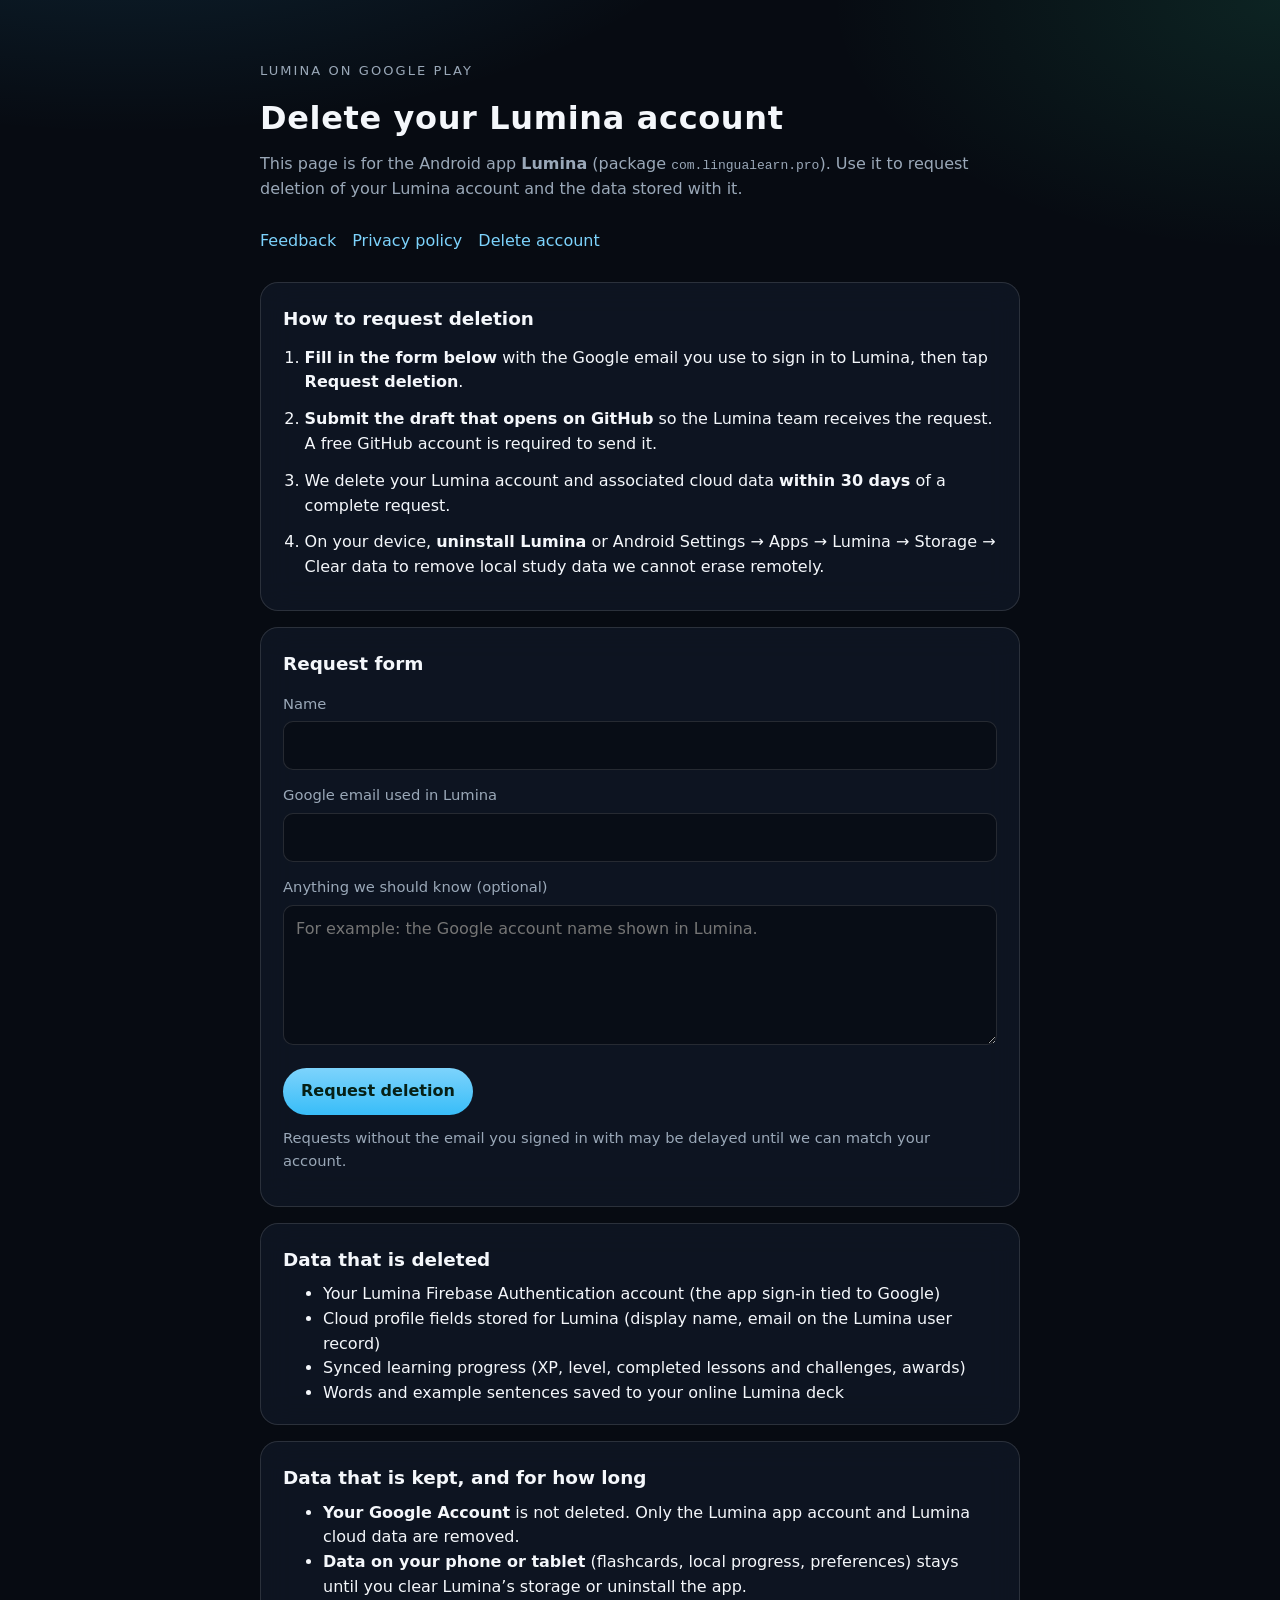
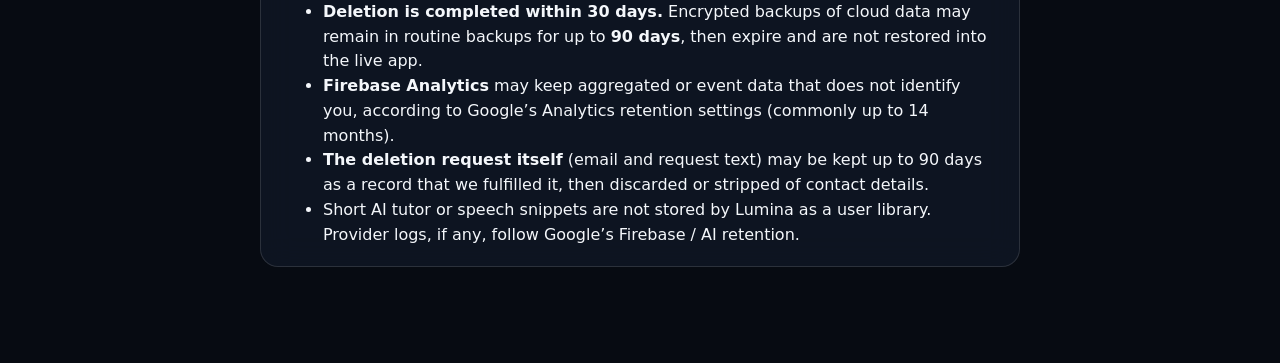
==== docs/delete.html @ 73dd3046 "Add a Play Console account-deletion page with request steps and data retention. Google requires a pu" ====
<!DOCTYPE html>
<html lang="en">
<head>
  <meta charset="utf-8" />
  <meta name="viewport" content="width=device-width, initial-scale=1" />
  <title>Lumina · Delete your account</title>
  <link rel="stylesheet" href="styles.css" />
</head>
<body>
  <main class="wrap">
    <p class="eyebrow">Lumina on Google Play</p>
    <div class="brand">
      <h1>Delete your Lumina account</h1>
    </div>
    <p class="lede">
      This page is for the Android app <strong>Lumina</strong> (package
      <code>com.lingualearn.pro</code>). Use it to request deletion of your Lumina account
      and the data stored with it.
    </p>
    <nav>
      <a href="index.html">Feedback</a>
      <a href="privacy.html">Privacy policy</a>
      <a href="delete.html">Delete account</a>
    </nav>

    <section class="card">
      <h2>How to request deletion</h2>
      <ol class="steps">
        <li>
          <strong>Fill in the form below</strong> with the Google email you use to sign in
          to Lumina, then tap <strong>Request deletion</strong>.
        </li>
        <li>
          <strong>Submit the draft that opens on GitHub</strong> so the Lumina team receives
          the request. A free GitHub account is required to send it.
        </li>
        <li>
          We delete your Lumina account and associated cloud data
          <strong>within 30 days</strong> of a complete request.
        </li>
        <li>
          On your device, <strong>uninstall Lumina</strong> or Android Settings → Apps → Lumina →
          Storage → Clear data to remove local study data we cannot erase remotely.
        </li>
      </ol>
    </section>

    <section class="card">
      <h2>Request form</h2>
      <form id="delete-form">
        <label for="name">Name</label>
        <input id="name" name="name" autocomplete="name" />

        <label for="email">Google email used in Lumina</label>
        <input id="email" name="email" type="email" autocomplete="email" required />

        <label for="message">Anything we should know (optional)</label>
        <textarea id="message" name="message" placeholder="For example: the Google account name shown in Lumina."></textarea>

        <button type="submit">Request deletion</button>
      </form>
      <p class="note">
        Requests without the email you signed in with may be delayed until we can match your account.
      </p>
    </section>

    <section class="card">
      <h2>Data that is deleted</h2>
      <ul class="delete-list">
        <li>Your Lumina Firebase Authentication account (the app sign-in tied to Google)</li>
        <li>Cloud profile fields stored for Lumina (display name, email on the Lumina user record)</li>
        <li>Synced learning progress (XP, level, completed lessons and challenges, awards)</li>
        <li>Words and example sentences saved to your online Lumina deck</li>
      </ul>
    </section>

    <section class="card">
      <h2>Data that is kept, and for how long</h2>
      <ul class="keep-list">
        <li>
          <strong>Your Google Account</strong> is not deleted. Only the Lumina app account and
          Lumina cloud data are removed.
        </li>
        <li>
          <strong>Data on your phone or tablet</strong> (flashcards, local progress, preferences)
          stays until you clear Lumina’s storage or uninstall the app.
        </li>
        <li>
          <strong>Deletion is completed within 30 days.</strong> Encrypted backups of cloud data
          may remain in routine backups for up to <strong>90 days</strong>, then expire and are
          not restored into the live app.
        </li>
        <li>
          <strong>Firebase Analytics</strong> may keep aggregated or event data that does not
          identify you, according to Google’s Analytics retention settings (commonly up to
          14 months).
        </li>
        <li>
          <strong>The deletion request itself</strong> (email and request text) may be kept up to
          90 days as a record that we fulfilled it, then discarded or stripped of contact details.
        </li>
        <li>
          Short AI tutor or speech snippets are not stored by Lumina as a user library.
          Provider logs, if any, follow Google’s Firebase / AI retention.
        </li>
      </ul>
    </section>
  </main>
  <script>
    const repo = "https://github.com/ilda-cornolius/language-learning/issues/new";
    document.getElementById("delete-form").addEventListener("submit", (event) => {
      event.preventDefault();
      const name = document.getElementById("name").value.trim() || "Anonymous";
      const email = document.getElementById("email").value.trim();
      const extra = document.getElementById("message").value.trim();
      const title = "Delete my Lumina account";
      const body = [
        "**Request:** Delete my Lumina account and associated cloud data.",
        `**App:** Lumina (com.lingualearn.pro)`,
        `**Name:** ${name}`,
        `**Google email used in Lumina:** ${email}`,
        extra ? `**Notes:**\n${extra}` : "",
      ].filter(Boolean).join("\n");
      window.location.href = `${repo}?title=${encodeURIComponent(title)}&body=${encodeURIComponent(body)}`;
    });
  </script>
</body>
</html>
---- docs/styles.css ----
:root {
  --bg: #070b12;
  --panel: rgba(16, 24, 38, 0.78);
  --line: rgba(255, 255, 255, 0.12);
  --text: #f4f7fb;
  --muted: #9aa8b8;
  --accent: #7dd3fc;
  --accent-2: #34d399;
}

* { box-sizing: border-box; }

html, body {
  margin: 0;
  min-height: 100%;
  font-family: "Segoe UI", system-ui, -apple-system, sans-serif;
  color: var(--text);
  background:
    radial-gradient(1200px 600px at 10% -10%, rgba(56, 189, 248, 0.18), transparent 55%),
    radial-gradient(900px 500px at 100% 0%, rgba(52, 211, 153, 0.12), transparent 50%),
    var(--bg);
}

body {
  line-height: 1.55;
}

a { color: var(--accent); text-decoration: none; }
a:hover { text-decoration: underline; }

.wrap {
  width: min(760px, calc(100% - 32px));
  margin: 0 auto;
  padding: 48px 0 80px;
}

.brand {
  display: flex;
  align-items: baseline;
  gap: 10px;
  margin-bottom: 8px;
}

.brand h1 {
  margin: 0;
  font-weight: 650;
  letter-spacing: 0.02em;
}

.eyebrow {
  color: var(--muted);
  font-size: 13px;
  letter-spacing: 0.16em;
  text-transform: uppercase;
}

.lede {
  color: var(--muted);
  margin: 0 0 28px;
}

.card {
  background: var(--panel);
  border: 1px solid var(--line);
  border-radius: 18px;
  padding: 22px 22px 18px;
  backdrop-filter: blur(16px);
  margin-bottom: 16px;
}

.card h2 {
  margin: 0 0 8px;
  font-size: 1.15rem;
}

label {
  display: block;
  margin: 14px 0 6px;
  color: var(--muted);
  font-size: 0.92rem;
}

input, select, textarea {
  width: 100%;
  border: 1px solid var(--line);
  background: rgba(7, 11, 18, 0.65);
  color: var(--text);
  border-radius: 10px;
  padding: 11px 12px;
  font: inherit;
}

textarea { min-height: 140px; resize: vertical; }

button {
  margin-top: 16px;
  border: 0;
  border-radius: 999px;
  padding: 11px 18px;
  font: inherit;
  font-weight: 650;
  color: #062016;
  background: linear-gradient(180deg, var(--accent), #38bdf8);
  cursor: pointer;
}

button:hover { filter: brightness(1.05); }

.note {
  color: var(--muted);
  font-size: 0.92rem;
  margin-top: 12px;
}

nav {
  display: flex;
  gap: 16px;
  margin: 18px 0 28px;
}

.meta {
  color: var(--muted);
  font-size: 0.88rem;
}

.steps {
  margin: 8px 0 4px;
  padding-left: 1.35em;
}

.steps li {
  margin: 12px 0;
  color: var(--text);
}

.keep-list, .delete-list {
  margin: 8px 0 0;
}
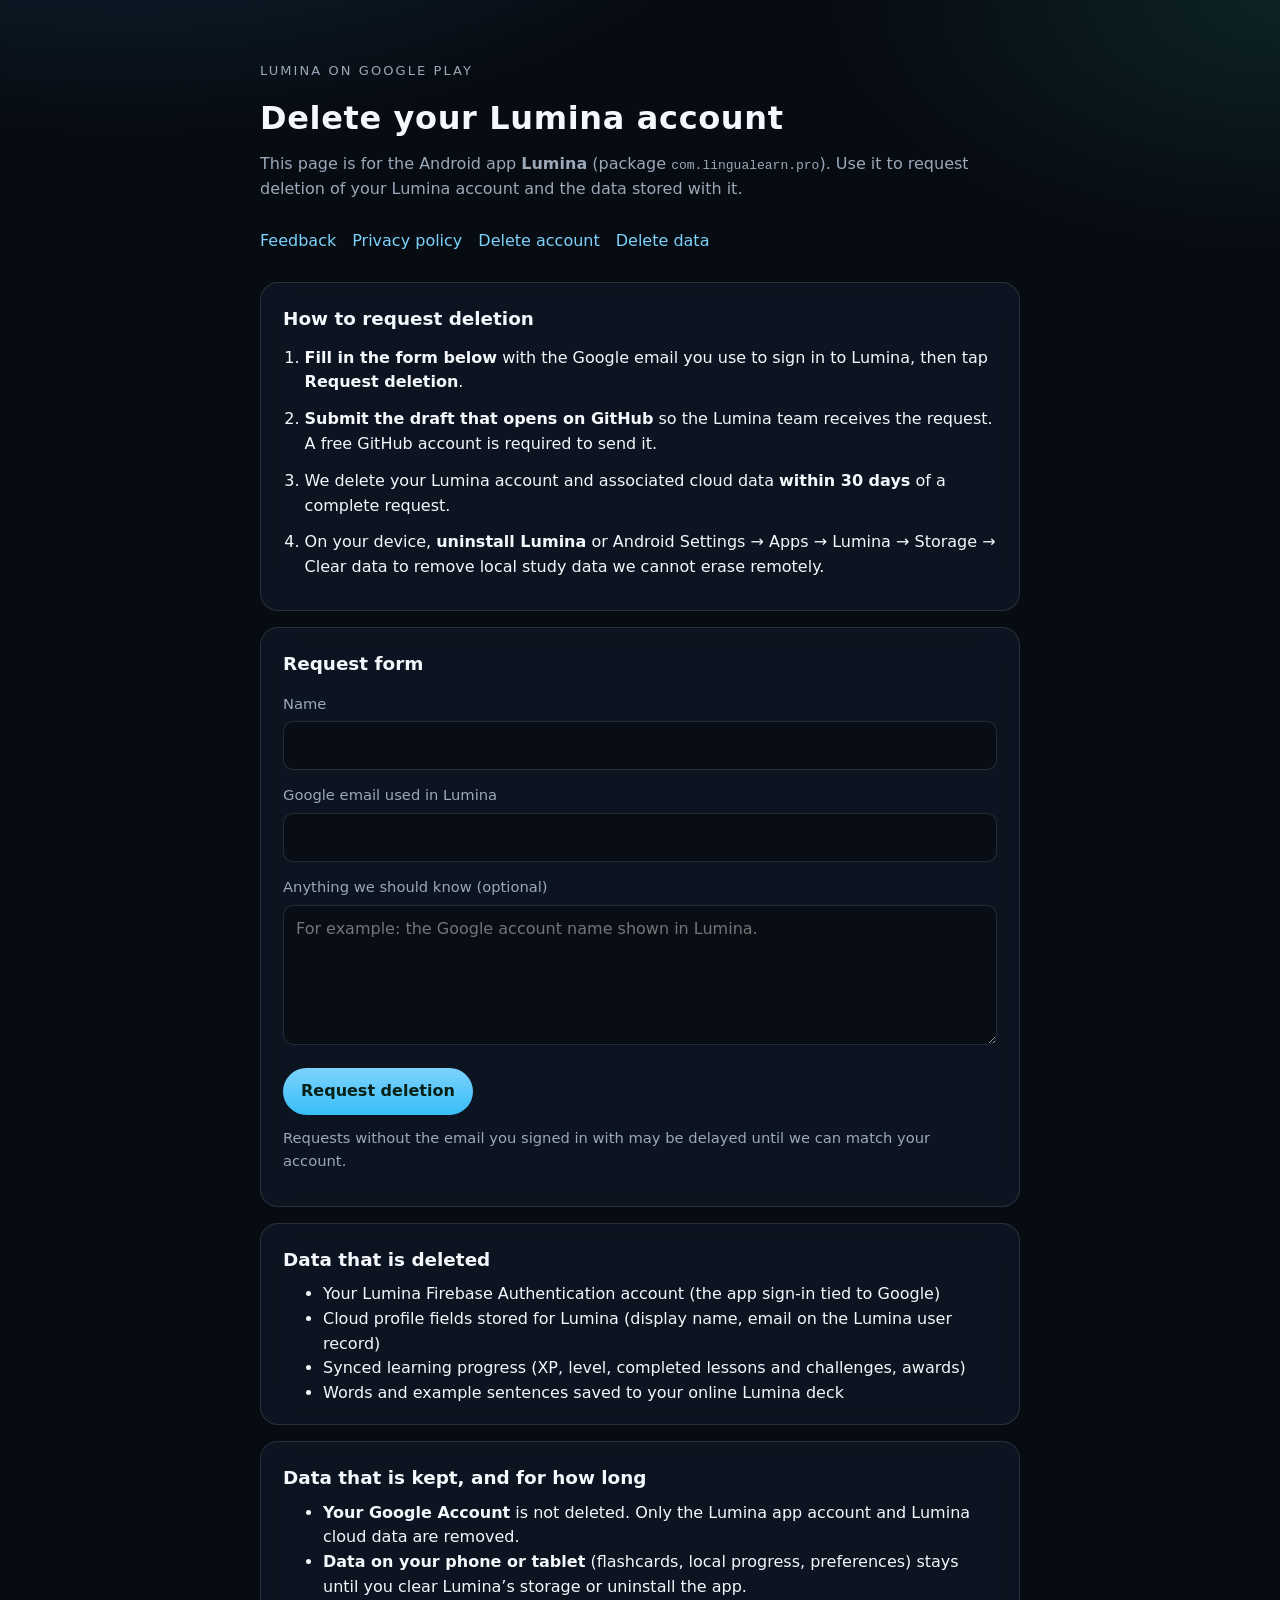
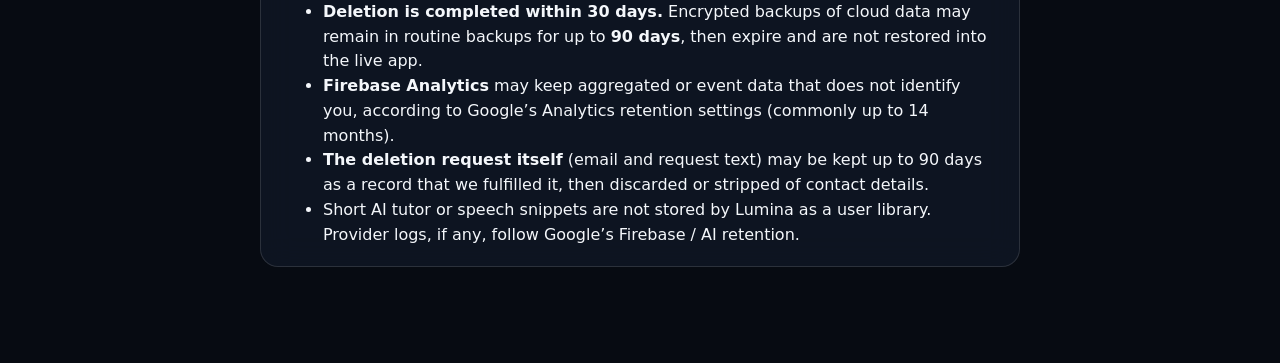
==== commit ebe52bea: "Add a Play Console data-deletion page that keeps the Lumina account. Users can request removal of so" ====
--- a/docs/delete.html
+++ b/docs/delete.html
@@ -21,6 +21,7 @@
       <a href="index.html">Feedback</a>
       <a href="privacy.html">Privacy policy</a>
       <a href="delete.html">Delete account</a>
+      <a href="delete-data.html">Delete data</a>
     </nav>
 
     <section class="card">
